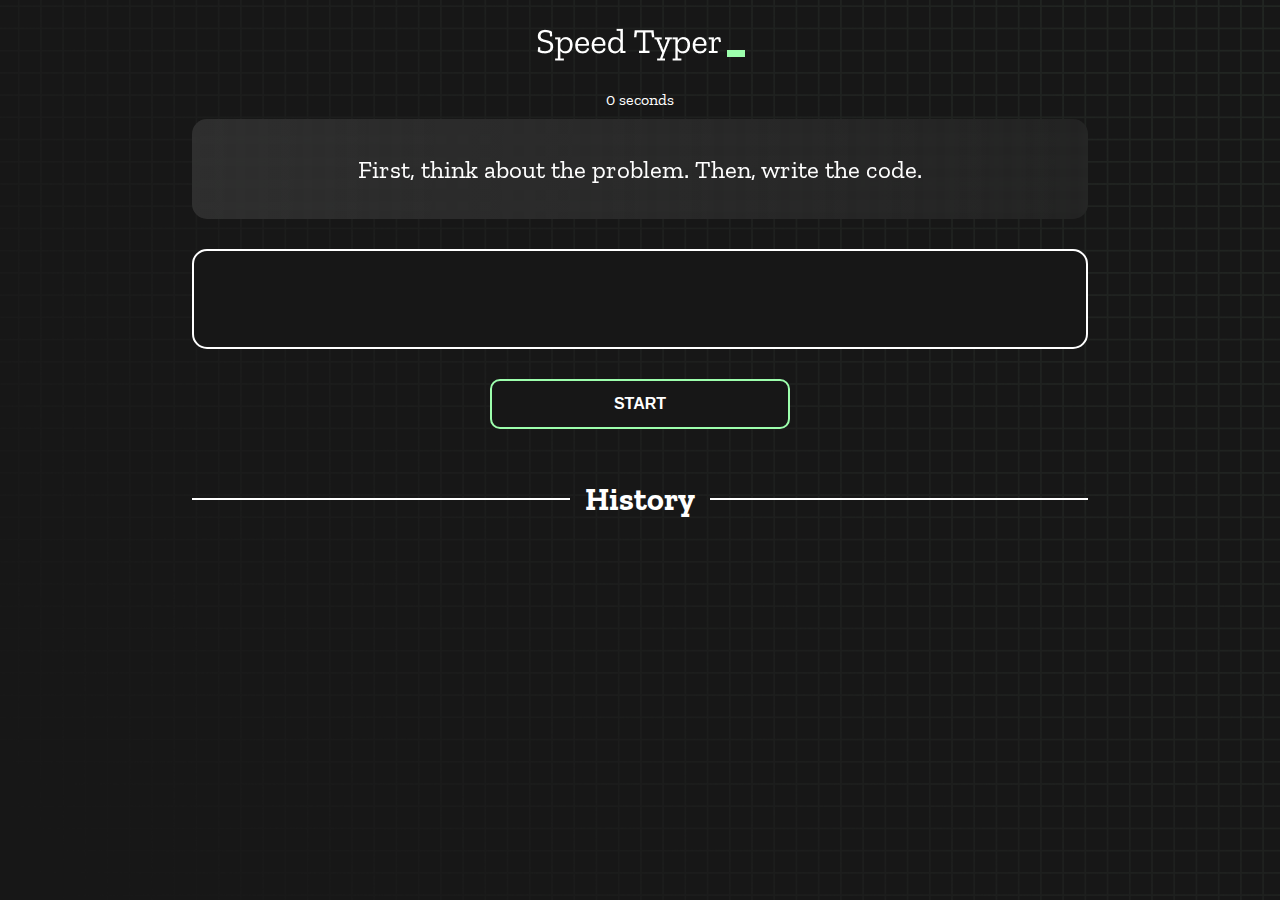
==== index.html @ 41b33de5 "Initial commit" ====
<!DOCTYPE html>
<html lang="en">
  <head>
    <meta charset="UTF-8" />
    <meta http-equiv="X-UA-Compatible" content="IE=edge" />
    <meta name="viewport" content="width=device-width, initial-scale=1.0" />
    <title>Speed Monster</title>
    <link rel="stylesheet" href="styles.css" />
    <link rel="preconnect" href="https://fonts.googleapis.com" />
    <link rel="preconnect" href="https://fonts.gstatic.com" crossorigin />
    <link
      href="https://fonts.googleapis.com/css2?family=Zilla+Slab:wght@300;400;500&display=swap"
      rel="stylesheet"
    />
  </head>
  <body>
    <h1 class="title"><img src="./logo.png" /></h1>
    <div id="show-time">0 seconds</div>

    <div class="box-container">
      <div id="question"></div>

      <div id="display" class="inactive"></div>

      <div class="buttons">
        <button id="starts">START</button>
      </div>

      <div class="divider-container">
        <div class="line"></div>
        <h1 class="title2">History</h1>
        <div class="line"></div>
      </div>
      <div id="histories"></div>
    </div>

    <div id="countdown"></div>
    <div id="modal-background" class="hidden"></div>
    <div id="result" class="hidden"></div>

    <script src="./history.js"></script>
    <script src="./script.js"></script>
  </body>
</html>
---- styles.css ----
* {
  padding: 0;
  margin: 0;
  box-sizing: border-box;
}

body {
  background-image: url("./bg.png");
  background-size: cover;
  background-position: left top;
  font-family: "Zilla Slab", serif;
}

.box-container {
  width: 70%;
  margin: 0 auto;
}

#question {
  height: 100px;
  display: flex;
  align-items: center;
  justify-content: center;
  color: white;
  font-size: 25px;
  border-radius: 15px;
  background: rgb(255, 255, 255);
  background: linear-gradient(
    92.49deg,
    rgba(255, 255, 255, 0.1) 0.18%,
    rgba(255, 255, 255, 0.05) 99.85%
  );
  backdrop-filter: blur(5px);
  margin-bottom: 30px;
}

#display {
  height: 100px;
  display: flex;
  flex-wrap: wrap;
  align-items: center;
  padding-left: 5rem;
  color: white;
  font-size: 32px;
  background-color: #171717;
  border: 2px solid #9dffad;
  border-radius: 15px;
}

#countdown {
  position: fixed;
  height: 100vh;
  width: 100vw;
  background-color: rgba(0, 0, 0, 0.8);
  top: 0;
  left: 0;
  display: flex;
  align-items: center;
  justify-content: center;
  font-size: 3rem;
  color: white;
  display: none;
}
#result {
  position: fixed;
  top: 10%; 
  left: 10%;
  transform: translate(-50%, -50%);
  height: 250px;
  width: 400px;
  background-color: #171717;
  border-radius: 15px;
  border: 2px solid #9dffad;
  color: white;
  text-align: center;
  padding: 2rem;
}
#show-time{
  text-align: center;
  color: white;
  margin: 10px 0;
}

.green {
  color: #9dffad;
}
.red {
  color: #eb6565;
}
.bold {
  font-weight: 700;
}
.inactive {
  border: 2px solid white !important;
}
.hidden {
  display: none;
}
.title {
  text-align: center;
  color: white;
  margin: 20px 0;
}

.divider-container {
  height: 80px;
  display: flex;
  justify-content: center;
  align-items: center;
  gap: 15px;
  margin: 0 auto;
}

.line {
  height: 2px;
  background: white;
  width: 100%;
}

.title2 {
  color: white;
  display: block;
}

.buttons {
  display: flex;
  justify-content: center;
  margin: 30px 0;
}
button {
  padding: 10px 20px;
  border: none;
  font-size: 16px;
  font-weight: bold;
  width: 300px;
  height: 50px;
  color: white;
  background-color: #171717;
  border-radius: 10px;
  border: 2px solid #9dffad;
  cursor: pointer;
}

#histories {
  display: flex;
  flex-wrap: wrap;
  justify-content: space-around;
}

.card {
  width: 100%;
  height: 100%;
  padding: 50px;
  display: flex;
  justify-content: space-between;
  align-items: center;
  padding: 20px 30px;
  color: white;
  border-radius: 15px;
  background: rgb(255, 255, 255);
  background: linear-gradient(
    92.49deg,
    rgba(255, 255, 255, 0.1) 0.18%,
    rgba(255, 255, 255, 0.05) 99.85%
  );
  backdrop-filter: blur(5px);
  margin-bottom: 30px;
}

#modal-background {
  background: rgb(255, 255, 255);
  background: linear-gradient(
    92.49deg,
    rgba(255, 255, 255, 0.1) 0.18%,
    rgba(255, 255, 255, 0.05) 99.85%
  );
  backdrop-filter: blur(5px);
  height: 100vh;
  width: 100%;
  position: fixed;
  top: 0;
}

@media only screen and (max-width: 700px) {
  .box-container {
    padding: 0 20px;
    width: 100%;
  }
  .card {
    flex-direction: column;
  }
}
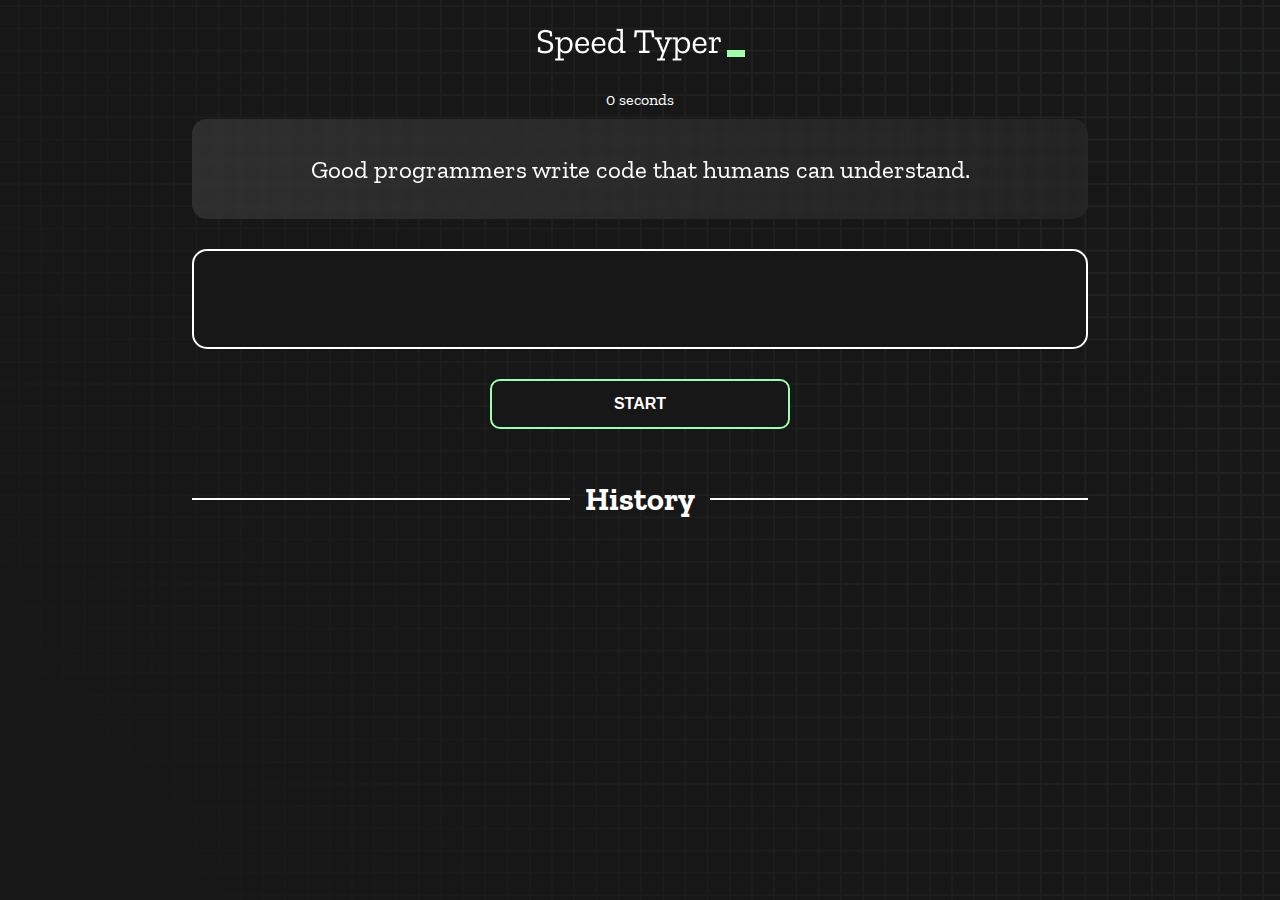
==== commit f413f79d: "title edited" ====
--- a/index.html
+++ b/index.html
@@ -4,7 +4,7 @@
     <meta charset="UTF-8" />
     <meta http-equiv="X-UA-Compatible" content="IE=edge" />
     <meta name="viewport" content="width=device-width, initial-scale=1.0" />
-    <title>Speed Monster</title>
+    <title>Speed Monster Cloned</title>
     <link rel="stylesheet" href="styles.css" />
     <link rel="preconnect" href="https://fonts.googleapis.com" />
     <link rel="preconnect" href="https://fonts.gstatic.com" crossorigin />
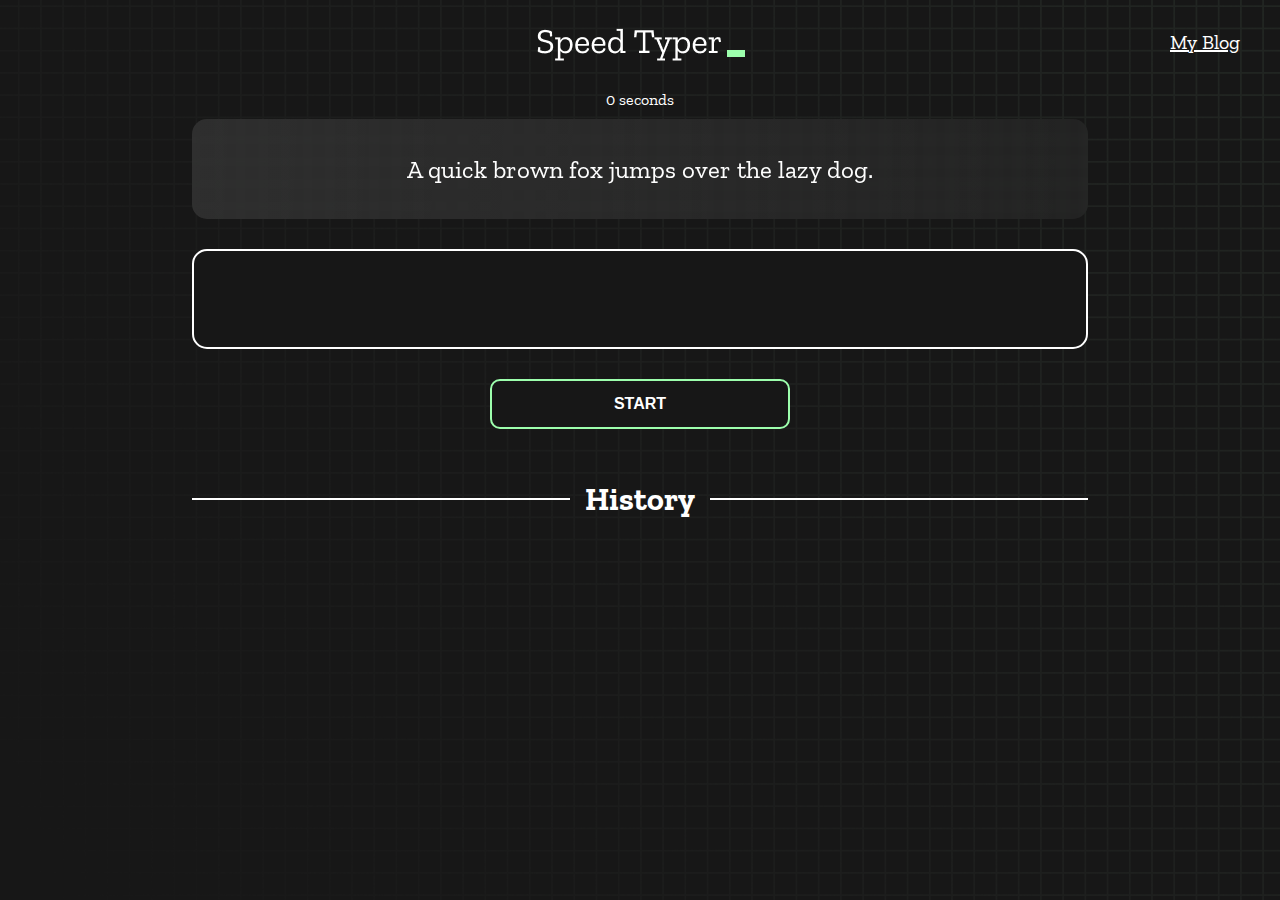
==== commit e1564eea: "blog link as a button" ====
--- a/index.html
+++ b/index.html
@@ -14,6 +14,7 @@
     />
   </head>
   <body>
+    <a class="blogs" href="blog.html">My Blog</a>
     <h1 class="title"><img src="./logo.png" /></h1>
     <div id="show-time">0 seconds</div>
 
--- a/styles.css
+++ b/styles.css
@@ -63,8 +63,8 @@
 }
 #result {
   position: fixed;
-  top: 10%; 
-  left: 10%;
+  top: 50%; 
+  left: 50%;
   transform: translate(-50%, -50%);
   height: 250px;
   width: 400px;
@@ -139,6 +139,7 @@
   border-radius: 10px;
   border: 2px solid #9dffad;
   cursor: pointer;
+  margin: 0 auto;
 }
 
 #histories {
@@ -148,8 +149,8 @@
 }
 
 .card {
-  width: 100%;
-  height: 100%;
+  width: 32%;
+  height: 250px;
   padding: 50px;
   display: flex;
   justify-content: space-between;
@@ -165,6 +166,7 @@
   );
   backdrop-filter: blur(5px);
   margin-bottom: 30px;
+  overflow: hidden;
 }
 
 #modal-background {
@@ -190,3 +192,19 @@
     flex-direction: column;
   }
 }
+.blogs{
+  color: white;
+  position: absolute;
+  top: 30px;
+  right: 40px;
+  font-size: 20px;
+}
+
+
+@media screen and (max-width: 580px) {
+  .card{
+    width: 100%;
+  height: 100%;
+  }
+  
+}
